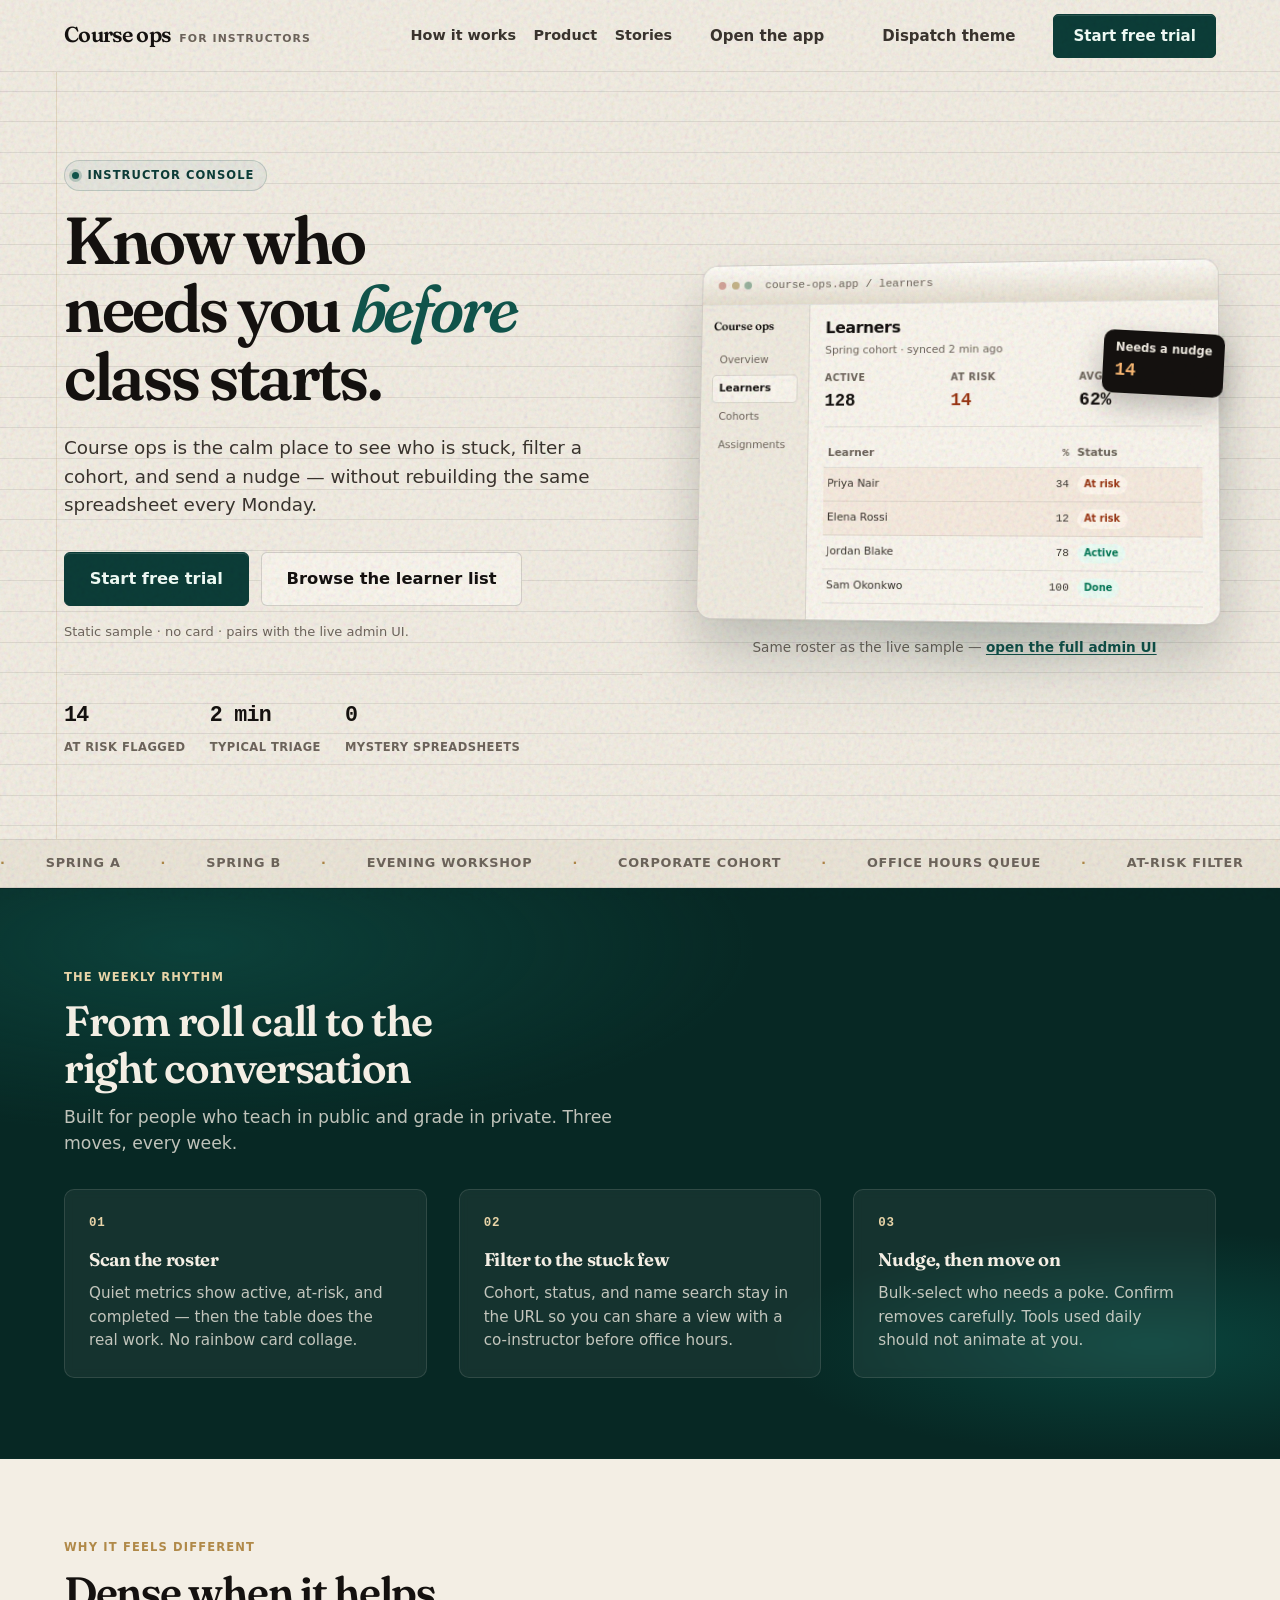
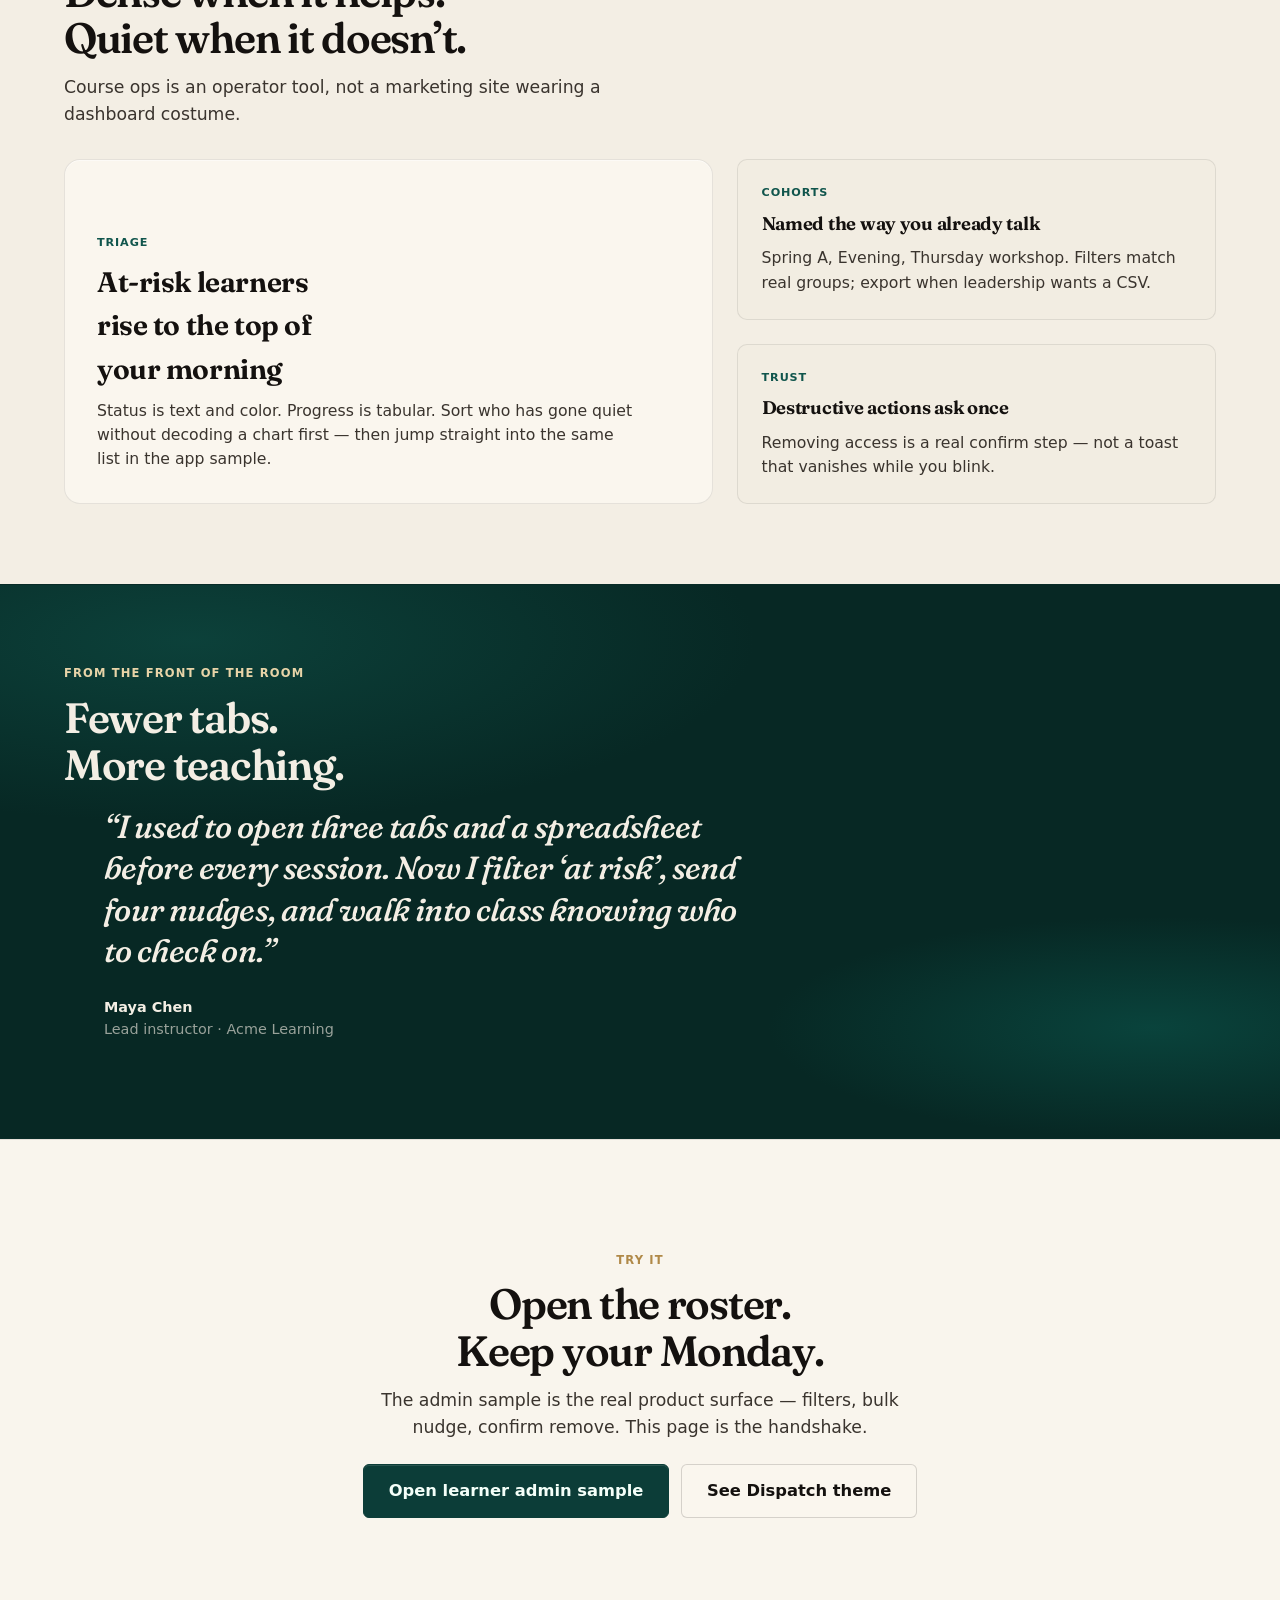
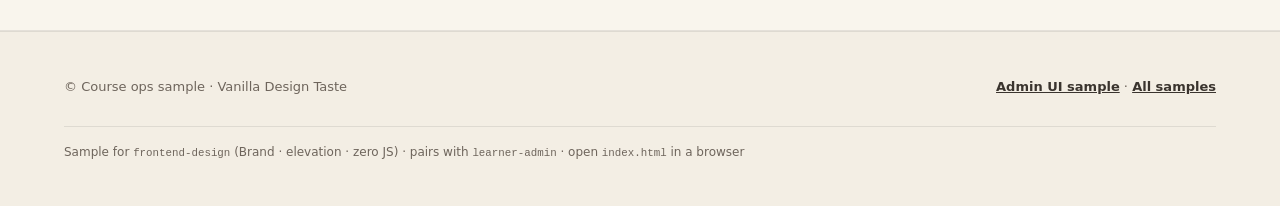
==== samples/course-ops-landing/index.html @ 8def7aa1 "Add frontend-design and admin-ui skills with zero-JS samples Broaden the pack beyond motion: distinc" ====
<!DOCTYPE html>
<html lang="en">
  <head>
    <meta charset="utf-8" />
    <meta name="viewport" content="width=device-width, initial-scale=1" />
    <title>Course ops — Know who needs you before class starts</title>
    <meta
      name="description"
      content="Course ops is the instructor console for finding stuck learners, nudging the right people, and running cohorts without spreadsheet chaos."
    />
    <link rel="preconnect" href="https://fonts.bunny.net" />
    <link
      href="https://fonts.bunny.net/css?family=fraunces:500,600,700,italic|ibm-plex-mono:500,600|source-sans-3:400,600,700"
      rel="stylesheet"
    />
    <link rel="stylesheet" href="styles.css" />
  </head>
  <body>
    <!--
      frontend-design · Brand mode · elevation bar
      Signature: chalk grain + brass margin rule + Fraunces thesis + 3D gradebook frame
      Material: chalkboard green, warm paper, brass
      Levers: material, type drama, depth (perspective frame), light (board band)
      Motion: scroll reveal once, hover lift CTAs, frame tilt
    -->
    <a class="skip-link" href="#main">Skip to content</a>

    <header class="site-header">
      <div class="wrap site-header__inner">
        <a class="logo" href="#">
          <span class="logo__mark">Course ops</span>
          <span class="logo__sub">For instructors</span>
        </a>
        <nav class="site-nav" aria-label="Primary">
          <a href="#how">How it works</a>
          <a href="#product">Product</a>
          <a href="#stories">Stories</a>
          <a class="button button--ghost" href="../learner-admin/index.html">Open the app</a>
          <a class="button button--ghost" href="../dispatch-landing/index.html">Dispatch theme</a>
          <a class="button button--primary" href="#try">Start free trial</a>
        </nav>
      </div>
    </header>

    <main id="main">
      <section class="hero">
        <div class="wrap hero__grid">
          <div class="reveal reveal--hero">
            <p class="eyebrow">
              <span class="eyebrow__dot" aria-hidden="true"></span>
              Instructor console
            </p>
            <h1 class="hero__title">
              Know who needs you <em>before</em> class starts.
            </h1>
            <p class="hero__lede">
              Course ops is the calm place to see who is stuck, filter a cohort, and send a
              nudge — without rebuilding the same spreadsheet every Monday.
            </p>
            <div class="hero__actions">
              <a class="button button--primary button--lg" href="#try">Start free trial</a>
              <a class="button button--secondary button--lg" href="../learner-admin/index.html">
                Browse the learner list
              </a>
            </div>
            <p class="hero__note">Static sample · no card · pairs with the live admin UI.</p>
            <div class="hero__stats" aria-label="Sample outcomes">
              <div>
                <span class="val">14</span>
                <span class="lbl">At risk flagged</span>
              </div>
              <div>
                <span class="val">2 min</span>
                <span class="lbl">Typical triage</span>
              </div>
              <div>
                <span class="val">0</span>
                <span class="lbl">Mystery spreadsheets</span>
              </div>
            </div>
          </div>

          <div class="frame-stage reveal reveal--hero reveal-delay-2">
            <div class="frame-stage__glow" aria-hidden="true"></div>
            <div class="float-badge" aria-hidden="true">
              Needs a nudge
              <strong>14</strong>
            </div>
            <div class="product-frame" aria-hidden="true">
              <div class="product-frame__chrome">
                <div class="product-frame__dots">
                  <span class="product-frame__dot"></span>
                  <span class="product-frame__dot"></span>
                  <span class="product-frame__dot"></span>
                </div>
                <span>course-ops.app / learners</span>
              </div>
              <div class="product-frame__body">
                <div class="product-frame__nav">
                  <strong>Course ops</strong>
                  <span>Overview</span>
                  <span data-active>Learners</span>
                  <span>Cohorts</span>
                  <span>Assignments</span>
                </div>
                <div class="product-frame__main">
                  <h3>Learners</h3>
                  <p class="meta">Spring cohort · synced 2 min ago</p>
                  <div class="mini-metrics">
                    <div>
                      <p class="lbl">Active</p>
                      <p class="val">128</p>
                    </div>
                    <div>
                      <p class="lbl">At risk</p>
                      <p class="val val--warn">14</p>
                    </div>
                    <div>
                      <p class="lbl">Avg</p>
                      <p class="val">62%</p>
                    </div>
                  </div>
                  <table class="mini-table">
                    <thead>
                      <tr>
                        <th>Learner</th>
                        <th class="num">%</th>
                        <th>Status</th>
                      </tr>
                    </thead>
                    <tbody>
                      <tr class="is-risk">
                        <td>Priya Nair</td>
                        <td class="num">34</td>
                        <td><span class="pill">At risk</span></td>
                      </tr>
                      <tr class="is-risk">
                        <td>Elena Rossi</td>
                        <td class="num">12</td>
                        <td><span class="pill">At risk</span></td>
                      </tr>
                      <tr>
                        <td>Jordan Blake</td>
                        <td class="num">78</td>
                        <td><span class="pill pill--ok">Active</span></td>
                      </tr>
                      <tr>
                        <td>Sam Okonkwo</td>
                        <td class="num">100</td>
                        <td><span class="pill pill--ok">Done</span></td>
                      </tr>
                    </tbody>
                  </table>
                </div>
              </div>
            </div>
            <p class="product-frame__caption">
              Same roster as the live sample —
              <a href="../learner-admin/index.html">open the full admin UI</a>
            </p>
          </div>
        </div>
      </section>

      <div class="marquee" aria-hidden="true">
        <div class="marquee__track">
          <span>Spring A</span><span>Spring B</span><span>Evening workshop</span>
          <span>Corporate cohort</span><span>Office hours queue</span><span>At-risk filter</span>
          <span>Bulk nudge</span><span>Export CSV</span>
          <span>Spring A</span><span>Spring B</span><span>Evening workshop</span>
          <span>Corporate cohort</span><span>Office hours queue</span><span>At-risk filter</span>
          <span>Bulk nudge</span><span>Export CSV</span>
        </div>
      </div>

      <section class="band band--board" id="how" aria-labelledby="how-title">
        <div class="wrap">
          <p class="section-kicker reveal">The weekly rhythm</p>
          <h2 class="section-title reveal" id="how-title">From roll call to the right conversation</h2>
          <p class="section-lede reveal">
            Built for people who teach in public and grade in private. Three moves, every week.
          </p>
          <ol class="process">
            <li class="process__item reveal">
              <h3>Scan the roster</h3>
              <p>
                Quiet metrics show active, at-risk, and completed — then the table does the real
                work. No rainbow card collage.
              </p>
            </li>
            <li class="process__item reveal reveal-delay-1">
              <h3>Filter to the stuck few</h3>
              <p>
                Cohort, status, and name search stay in the URL so you can share a view with a
                co-instructor before office hours.
              </p>
            </li>
            <li class="process__item reveal reveal-delay-2">
              <h3>Nudge, then move on</h3>
              <p>
                Bulk-select who needs a poke. Confirm removes carefully. Tools used daily should
                not animate at you.
              </p>
            </li>
          </ol>
        </div>
      </section>

      <section class="band" id="product" aria-labelledby="product-title">
        <div class="wrap">
          <p class="section-kicker reveal">Why it feels different</p>
          <h2 class="section-title reveal" id="product-title">Dense when it helps. Quiet when it doesn’t.</h2>
          <p class="section-lede reveal">
            Course ops is an operator tool, not a marketing site wearing a dashboard costume.
          </p>
          <div class="features">
            <article class="feature feature--wide reveal">
              <span class="feature__label">Triage</span>
              <h3>At-risk learners rise to the top of your morning</h3>
              <p>
                Status is text and color. Progress is tabular. Sort who has gone quiet without
                decoding a chart first — then jump straight into the same list in the app sample.
              </p>
            </article>
            <article class="feature reveal reveal-delay-1">
              <span class="feature__label">Cohorts</span>
              <h3>Named the way you already talk</h3>
              <p>
                Spring A, Evening, Thursday workshop. Filters match real groups; export when
                leadership wants a CSV.
              </p>
            </article>
            <article class="feature reveal reveal-delay-2">
              <span class="feature__label">Trust</span>
              <h3>Destructive actions ask once</h3>
              <p>
                Removing access is a real confirm step — not a toast that vanishes while you blink.
              </p>
            </article>
          </div>
        </div>
      </section>

      <section class="band band--board" id="stories" aria-labelledby="stories-title">
        <div class="wrap">
          <p class="section-kicker reveal">From the front of the room</p>
          <h2 class="section-title reveal" id="stories-title">Fewer tabs. More teaching.</h2>
          <figure class="quote-block reveal">
            <blockquote>
              “I used to open three tabs and a spreadsheet before every session. Now I filter
              ‘at risk’, send four nudges, and walk into class knowing who to check on.”
            </blockquote>
            <figcaption>
              <strong>Maya Chen</strong>
              Lead instructor · Acme Learning
            </figcaption>
          </figure>
        </div>
      </section>

      <section class="cta band--raised" id="try" aria-labelledby="try-title">
        <div class="wrap">
          <p class="section-kicker reveal">Try it</p>
          <h2 class="section-title reveal" id="try-title">Open the roster. Keep your Monday.</h2>
          <p class="section-lede reveal">
            The admin sample is the real product surface — filters, bulk nudge, confirm remove.
            This page is the handshake.
          </p>
          <div class="cta__actions reveal">
            <a class="button button--primary button--lg" href="../learner-admin/index.html">
              Open learner admin sample
            </a>
            <a class="button button--secondary button--lg" href="../dispatch-landing/index.html">
              See Dispatch theme
            </a>
          </div>
        </div>
      </section>
    </main>

    <footer class="site-footer">
      <div class="wrap site-footer__inner">
        <p>© Course ops sample · Vanilla Design Taste</p>
        <p>
          <a href="../learner-admin/index.html">Admin UI sample</a>
          ·
          <a href="../README.md">All samples</a>
        </p>
      </div>
      <div class="wrap">
        <p class="sample-note">
          Sample for <code>frontend-design</code> (Brand · elevation · zero JS) · pairs with
          <code>learner-admin</code> · open <code>index.html</code> in a browser
        </p>
      </div>
    </footer>
  </body>
</html>
---- samples/course-ops-landing/styles.css ----
/* Course ops landing — Brand elevation
   Signature: chalk-dust grain + oversized Fraunces thesis + floating gradebook frame
   Material: chalkboard green, warm paper, brass rule — classroom world */

:root {
  --paper: #f3eee4;
  --paper-raised: #faf6ee;
  --chalk: #e6dfd0;
  --ink: #14110f;
  --ink-soft: #3a342e;
  --ink-muted: #6e655c;
  --rule: rgba(20, 17, 15, 0.09);
  --rule-strong: rgba(20, 17, 15, 0.16);
  --board: #0c3d38;
  --board-deep: #072824;
  --board-mid: #10554c;
  --brass: #b08948;
  --brass-soft: #e8d4a8;
  --dust: rgba(243, 238, 228, 0.08);
  --focus: #10554c;

  --font-display: "Fraunces", "Iowan Old Style", Palatino, Georgia, serif;
  --font-body: "Source Sans 3", ui-sans-serif, system-ui, sans-serif;
  --font-data: "IBM Plex Mono", ui-monospace, Menlo, Consolas, monospace;

  --space-1: 0.25rem;
  --space-2: 0.5rem;
  --space-3: 0.75rem;
  --space-4: 1rem;
  --space-5: 1.5rem;
  --space-6: 2rem;
  --space-7: 3rem;
  --space-8: 5rem;
  --space-9: 7rem;
  --page: 72rem;
  --radius-sm: 5px;
  --radius-md: 10px;
  --radius-lg: 16px;

  --ease-out: cubic-bezier(0.23, 1, 0.32, 1);
  --ease-in-out: cubic-bezier(0.77, 0, 0.175, 1);
  --duration-press: 160ms;
  --duration-hover: 200ms;
  --duration-enter: 700ms;
  --scale-press: 0.98;
}

*,
*::before,
*::after {
  box-sizing: border-box;
}

html {
  scroll-behavior: smooth;
  -webkit-font-smoothing: antialiased;
}

@media (prefers-reduced-motion: reduce) {
  html {
    scroll-behavior: auto;
  }
}

body {
  margin: 0;
  font-family: var(--font-body);
  font-size: 1.0625rem;
  line-height: 1.55;
  color: var(--ink);
  background: var(--paper);
}

/* Chalk dust grain + soft vertical wash */
body::before {
  content: "";
  position: fixed;
  inset: 0;
  pointer-events: none;
  z-index: 50;
  opacity: 0.35;
  background-image: url("data:image/svg+xml,%3Csvg viewBox='0 0 256 256' xmlns='http://www.w3.org/2000/svg'%3E%3Cfilter id='n'%3E%3CfeTurbulence type='fractalNoise' baseFrequency='0.85' numOctaves='4' stitchTiles='stitch'/%3E%3C/filter%3E%3Crect width='100%25' height='100%25' filter='url(%23n)' opacity='0.55'/%3E%3C/svg%3E");
  mix-blend-mode: multiply;
}

/* Gradebook rules — signature material */
body {
  background-color: var(--paper);
  background-image:
    linear-gradient(90deg, transparent 0, transparent 3.5rem, rgba(176, 137, 72, 0.22) 3.5rem, rgba(176, 137, 72, 0.22) calc(3.5rem + 1px), transparent calc(3.5rem + 1px)),
    repeating-linear-gradient(
      to bottom,
      transparent,
      transparent 1.85rem,
      var(--rule) 1.85rem,
      var(--rule) calc(1.85rem + 1px)
    );
  background-attachment: fixed;
}

a {
  color: var(--board-mid);
}

a:hover {
  color: var(--board);
}

:focus-visible {
  outline: 2px solid var(--focus);
  outline-offset: 3px;
}

.visually-hidden {
  position: absolute;
  width: 1px;
  height: 1px;
  padding: 0;
  margin: -1px;
  overflow: hidden;
  clip: rect(0, 0, 0, 0);
  white-space: nowrap;
  border: 0;
}

.skip-link {
  position: absolute;
  left: var(--space-4);
  top: -4rem;
  z-index: 100;
  padding: var(--space-2) var(--space-3);
  background: var(--paper-raised);
  border: 1px solid var(--rule-strong);
  border-radius: var(--radius-sm);
  font-weight: 600;
  font-size: 0.875rem;
  text-decoration: none;
  color: var(--ink);
}

.skip-link:focus {
  top: var(--space-4);
}

.wrap {
  width: min(100% - 2rem, var(--page));
  margin-inline: auto;
  position: relative;
  z-index: 1;
}

/* —— Header —— */
.site-header {
  position: sticky;
  top: 0;
  z-index: 40;
  background: color-mix(in srgb, var(--paper) 88%, transparent);
  backdrop-filter: blur(12px) saturate(1.1);
  border-bottom: 1px solid var(--rule);
}

.site-header__inner {
  display: flex;
  align-items: center;
  justify-content: space-between;
  gap: var(--space-4);
  padding-block: 0.85rem;
}

.logo {
  display: flex;
  align-items: baseline;
  gap: 0.55rem;
  text-decoration: none;
  color: var(--ink);
}

.logo:hover {
  color: var(--ink);
}

.logo__mark {
  font-family: var(--font-display);
  font-size: 1.35rem;
  font-weight: 600;
  font-variation-settings: "SOFT" 50, "WONK" 0.4;
  letter-spacing: -0.03em;
  line-height: 1;
}

.logo__sub {
  font-size: 0.68rem;
  font-weight: 600;
  letter-spacing: 0.1em;
  text-transform: uppercase;
  color: var(--ink-muted);
}

.site-nav {
  display: flex;
  flex-wrap: wrap;
  align-items: center;
  gap: 0.35rem 1.1rem;
}

.site-nav a:not(.button) {
  font-size: 0.9rem;
  font-weight: 600;
  color: var(--ink-soft);
  text-decoration: none;
}

.site-nav a:not(.button):hover {
  color: var(--ink);
}

/* —— Buttons —— */
.button {
  display: inline-flex;
  align-items: center;
  justify-content: center;
  gap: var(--space-2);
  min-height: 2.75rem;
  padding: 0.65rem 1.2rem;
  border: 1px solid transparent;
  border-radius: var(--radius-sm);
  font: inherit;
  font-size: 0.9375rem;
  font-weight: 650;
  line-height: 1.2;
  text-decoration: none;
  cursor: pointer;
  transition:
    transform var(--duration-press) var(--ease-out),
    background-color var(--duration-hover) ease,
    border-color var(--duration-hover) ease,
    box-shadow var(--duration-hover) var(--ease-out),
    color var(--duration-hover) ease;
}

.button:active {
  transform: scale(var(--scale-press));
}

.button--primary {
  background: var(--board);
  border-color: var(--board);
  color: #f4fff9;
  box-shadow: 0 1px 0 rgba(255, 255, 255, 0.12) inset;
}

@media (hover: hover) and (pointer: fine) {
  .button--primary:hover {
    background: var(--board-mid);
    border-color: var(--board-mid);
    color: #f4fff9;
    box-shadow:
      0 1px 0 rgba(255, 255, 255, 0.14) inset,
      0 10px 24px rgba(12, 61, 56, 0.28);
    transform: translateY(-1px);
  }
}

.button--secondary {
  background: var(--paper-raised);
  border-color: var(--rule-strong);
  color: var(--ink);
}

@media (hover: hover) and (pointer: fine) {
  .button--secondary:hover {
    background: var(--chalk);
    color: var(--ink);
    transform: translateY(-1px);
  }
}

.button--ghost {
  background: transparent;
  border-color: transparent;
  color: var(--ink-soft);
  min-height: 2.35rem;
}

.button--ghost:hover {
  color: var(--ink);
  background: color-mix(in srgb, var(--chalk) 70%, transparent);
}

.button--lg {
  min-height: 3.35rem;
  padding-inline: 1.55rem;
  font-size: 1.02rem;
  border-radius: 6px;
}

.button--on-board {
  background: var(--paper-raised);
  border-color: transparent;
  color: var(--board-deep);
}

.button--on-board:hover {
  background: #fff;
  color: var(--board-deep);
}

.button--on-board-ghost {
  background: transparent;
  border-color: rgba(243, 238, 228, 0.35);
  color: var(--paper);
}

.button--on-board-ghost:hover {
  background: rgba(243, 238, 228, 0.08);
  color: #fff;
}

@media (prefers-reduced-motion: reduce) {
  .button:active,
  .button--primary:hover,
  .button--secondary:hover {
    transform: none;
  }
}

/* —— Reveal: CSS only (no IntersectionObserver) —— */
/* Hero: one-shot keyframes on load */
.reveal--hero {
  animation: rise-in var(--duration-enter) var(--ease-out) both;
}

.reveal-delay-2 {
  animation-delay: 120ms;
}

@keyframes rise-in {
  from {
    opacity: 0;
    transform: translateY(16px);
  }
  to {
    opacity: 1;
    transform: none;
  }
}

/* Below-fold: CSS scroll-driven when supported; otherwise static (visible) */
.reveal:not(.reveal--hero) {
  opacity: 1;
  transform: none;
}

@supports (animation-timeline: view()) {
  .reveal:not(.reveal--hero) {
    opacity: 0;
    transform: translateY(16px);
    animation: rise-in var(--duration-enter) var(--ease-out) both;
    animation-timeline: view();
    animation-range: entry 0% entry 35%;
  }

  .reveal-delay-1 {
    animation-delay: 0ms;
  }
  .reveal-delay-2 {
    animation-delay: 0ms;
  }
}

@media (prefers-reduced-motion: reduce) {
  .reveal--hero,
  .reveal:not(.reveal--hero) {
    animation: none !important;
    opacity: 1 !important;
    transform: none !important;
  }
}

/* —— Hero —— */
.hero {
  padding-block: clamp(3rem, 8vw, 5.5rem) var(--space-8);
  overflow: clip;
}

.hero__grid {
  display: grid;
  gap: var(--space-7);
  align-items: center;
}

@media (min-width: 58rem) {
  .hero__grid {
    grid-template-columns: minmax(0, 1.05fr) minmax(0, 0.95fr);
    gap: clamp(2rem, 4vw, 3.5rem);
  }
}

.eyebrow {
  display: inline-flex;
  align-items: center;
  gap: 0.5rem;
  margin: 0 0 var(--space-4);
  padding: 0.35rem 0.7rem 0.35rem 0.45rem;
  border-radius: 999px;
  background: color-mix(in srgb, var(--board) 8%, var(--paper-raised));
  border: 1px solid color-mix(in srgb, var(--board) 18%, transparent);
  font-size: 0.72rem;
  font-weight: 700;
  letter-spacing: 0.09em;
  text-transform: uppercase;
  color: var(--board);
}

.eyebrow__dot {
  width: 0.45rem;
  height: 0.45rem;
  border-radius: 50%;
  background: var(--board-mid);
  box-shadow: 0 0 0 3px color-mix(in srgb, var(--board-mid) 22%, transparent);
}

.hero__title {
  margin: 0;
  max-width: 11.5ch;
  font-family: var(--font-display);
  font-size: clamp(2.6rem, 6.2vw, 4.15rem);
  font-weight: 600;
  font-variation-settings: "SOFT" 40, "WONK" 0.7;
  line-height: 1.02;
  letter-spacing: -0.035em;
  text-wrap: balance;
  color: var(--ink);
}

.hero__title em {
  font-style: italic;
  font-weight: 550;
  color: var(--board-mid);
}

.hero__lede {
  margin: var(--space-5) 0 0;
  max-width: 34rem;
  font-size: 1.15rem;
  color: var(--ink-soft);
  text-wrap: pretty;
}

.hero__actions {
  display: flex;
  flex-wrap: wrap;
  gap: var(--space-3);
  margin-top: var(--space-6);
  align-items: center;
}

.hero__note {
  margin: var(--space-4) 0 0;
  font-size: 0.8125rem;
  color: var(--ink-muted);
}

.hero__stats {
  display: flex;
  flex-wrap: wrap;
  gap: var(--space-5);
  margin-top: var(--space-6);
  padding-top: var(--space-5);
  border-top: 1px solid var(--rule);
}

.hero__stats div {
  min-width: 5.5rem;
}

.hero__stats .val {
  display: block;
  font-family: var(--font-data);
  font-size: 1.35rem;
  font-weight: 600;
  font-variant-numeric: tabular-nums;
  letter-spacing: -0.03em;
}

.hero__stats .lbl {
  font-size: 0.72rem;
  font-weight: 600;
  letter-spacing: 0.04em;
  text-transform: uppercase;
  color: var(--ink-muted);
}

/* Floating product frame */
.frame-stage {
  position: relative;
  perspective: 1400px;
}

.frame-stage__glow {
  position: absolute;
  inset: 10% -5% -8% 15%;
  background: radial-gradient(ellipse at 50% 40%, color-mix(in srgb, var(--board) 28%, transparent), transparent 70%);
  filter: blur(8px);
  z-index: 0;
  pointer-events: none;
}

.product-frame {
  position: relative;
  z-index: 1;
  background: var(--paper-raised);
  border: 1px solid var(--rule-strong);
  border-radius: var(--radius-lg);
  box-shadow:
    0 0 0 1px rgba(255, 255, 255, 0.4) inset,
    0 1px 2px rgba(20, 17, 15, 0.04),
    0 24px 48px rgba(20, 17, 15, 0.12),
    0 48px 80px rgba(12, 61, 56, 0.1);
  overflow: hidden;
  transform: rotateY(-6deg) rotateX(4deg) translateZ(0);
  transform-style: preserve-3d;
  transition: transform 400ms var(--ease-out), box-shadow 400ms var(--ease-out);
}

@media (hover: hover) and (pointer: fine) {
  .frame-stage:hover .product-frame {
    transform: rotateY(-2deg) rotateX(1deg) translateY(-4px);
    box-shadow:
      0 0 0 1px rgba(255, 255, 255, 0.5) inset,
      0 1px 2px rgba(20, 17, 15, 0.04),
      0 28px 56px rgba(20, 17, 15, 0.14),
      0 56px 90px rgba(12, 61, 56, 0.14);
  }
}

@media (prefers-reduced-motion: reduce) {
  .product-frame {
    transform: none;
  }
  .frame-stage:hover .product-frame {
    transform: none;
  }
}

.product-frame__chrome {
  display: flex;
  align-items: center;
  gap: var(--space-2);
  padding: 0.7rem 1rem;
  border-bottom: 1px solid var(--rule);
  background: linear-gradient(180deg, #fffdf8, var(--chalk));
  font-size: 0.72rem;
  color: var(--ink-muted);
  font-family: var(--font-data);
}

.product-frame__dots {
  display: flex;
  gap: 0.35rem;
  margin-right: 0.35rem;
}

.product-frame__dot {
  width: 0.5rem;
  height: 0.5rem;
  border-radius: 50%;
  background: var(--rule-strong);
}

.product-frame__dot:nth-child(1) {
  background: #d4a59a;
}
.product-frame__dot:nth-child(2) {
  background: #c4b48a;
}
.product-frame__dot:nth-child(3) {
  background: #9bb5a0;
}

.product-frame__body {
  display: grid;
  grid-template-columns: 7rem 1fr;
  min-height: 17.5rem;
}

.product-frame__nav {
  padding: var(--space-3);
  border-inline-end: 1px solid var(--rule);
  font-size: 0.68rem;
  color: var(--ink-muted);
  background: color-mix(in srgb, var(--chalk) 45%, var(--paper-raised));
}

.product-frame__nav strong {
  display: block;
  margin-bottom: var(--space-3);
  color: var(--ink);
  font-size: 0.74rem;
  font-family: var(--font-display);
  font-weight: 600;
}

.product-frame__nav span {
  display: block;
  padding: 0.32rem 0.4rem;
  border-radius: 4px;
  margin-bottom: 2px;
}

.product-frame__nav span[data-active] {
  background: var(--paper-raised);
  color: var(--ink);
  font-weight: 700;
  box-shadow: 0 0 0 1px var(--rule);
}

.product-frame__main {
  padding: var(--space-3) var(--space-4) var(--space-4);
  font-size: 0.75rem;
}

.product-frame__main h3 {
  margin: 0 0 0.15rem;
  font-size: 1rem;
  font-weight: 700;
  letter-spacing: -0.02em;
}

.product-frame__main .meta {
  margin: 0 0 var(--space-3);
  color: var(--ink-muted);
  font-size: 0.68rem;
}

.mini-metrics {
  display: grid;
  grid-template-columns: repeat(3, 1fr);
  gap: var(--space-2);
  margin-bottom: var(--space-3);
  padding-bottom: var(--space-3);
  border-bottom: 1px solid var(--rule);
}

.mini-metrics .lbl {
  margin: 0;
  font-size: 0.6rem;
  letter-spacing: 0.05em;
  text-transform: uppercase;
  color: var(--ink-muted);
  font-weight: 700;
}

.mini-metrics .val {
  margin: 0.1rem 0 0;
  font-family: var(--font-data);
  font-size: 1.1rem;
  font-weight: 600;
  font-variant-numeric: tabular-nums;
}

.mini-metrics .val--warn {
  color: #9a3412;
}

.mini-table {
  width: 100%;
  border-collapse: collapse;
  font-size: 0.68rem;
}

.mini-table th {
  text-align: start;
  font-weight: 600;
  color: var(--ink-muted);
  padding: 0.35rem 0.25rem;
  border-bottom: 1px solid var(--rule);
}

.mini-table td {
  padding: 0.45rem 0.25rem;
  border-bottom: 1px solid var(--rule);
  color: var(--ink-soft);
}

.mini-table tr.is-risk td {
  background: color-mix(in srgb, #c2410c 6%, transparent);
}

.mini-table .num {
  text-align: end;
  font-variant-numeric: tabular-nums;
  font-family: var(--font-data);
}

.pill {
  display: inline-block;
  padding: 0.12rem 0.42rem;
  border-radius: 999px;
  font-size: 0.6rem;
  font-weight: 700;
  background: #fff7ed;
  color: #9a3412;
}

.pill--ok {
  background: #ecfdf5;
  color: #047857;
}

.float-badge {
  position: absolute;
  z-index: 2;
  right: -0.5rem;
  top: 18%;
  padding: 0.55rem 0.75rem;
  background: var(--ink);
  color: var(--paper);
  border-radius: var(--radius-md);
  font-size: 0.72rem;
  font-weight: 650;
  box-shadow: 0 12px 28px rgba(20, 17, 15, 0.25);
  transform: rotate(3deg);
}

.float-badge strong {
  display: block;
  font-family: var(--font-data);
  font-size: 1.1rem;
  font-variant-numeric: tabular-nums;
  color: #fdba74;
}

.product-frame__caption {
  margin: var(--space-4) 0 0;
  font-size: 0.85rem;
  color: var(--ink-muted);
  text-align: center;
}

.product-frame__caption a {
  font-weight: 700;
  text-decoration: underline;
  text-underline-offset: 0.15em;
}

/* —— Marquee strip —— */
.marquee {
  border-block: 1px solid var(--rule);
  background: color-mix(in srgb, var(--chalk) 55%, var(--paper));
  overflow: hidden;
  padding-block: 0.85rem;
}

.marquee__track {
  display: flex;
  gap: 2.5rem;
  width: max-content;
  animation: marquee 32s linear infinite;
  font-size: 0.8rem;
  font-weight: 650;
  letter-spacing: 0.06em;
  text-transform: uppercase;
  color: var(--ink-muted);
}

.marquee__track span {
  white-space: nowrap;
}

.marquee__track span::before {
  content: "·";
  margin-right: 2.5rem;
  color: var(--brass);
}

@keyframes marquee {
  to {
    transform: translateX(-50%);
  }
}

@media (prefers-reduced-motion: reduce) {
  .marquee__track {
    animation: none;
    flex-wrap: wrap;
    width: auto;
    justify-content: center;
    row-gap: 0.5rem;
  }
}

/* —— Bands —— */
.band {
  padding-block: var(--space-8);
  position: relative;
  z-index: 1;
}

.band--board {
  background:
    radial-gradient(ellipse 80% 60% at 20% 0%, var(--board-mid), transparent 55%),
    radial-gradient(ellipse 70% 50% at 90% 100%, #0a4a42, transparent 50%),
    var(--board-deep);
  color: var(--paper);
  background-image: none;
  background-color: var(--board-deep);
  background-image:
    radial-gradient(ellipse 80% 60% at 15% 10%, color-mix(in srgb, var(--board-mid) 55%, transparent), transparent 55%),
    radial-gradient(ellipse 60% 40% at 90% 80%, color-mix(in srgb, #0a4a42 80%, transparent), transparent 50%);
  border-block: 1px solid color-mix(in srgb, #000 30%, var(--board));
}

.band--board a {
  color: var(--brass-soft);
}

.band--raised {
  background: color-mix(in srgb, var(--paper-raised) 92%, transparent);
  border-block: 1px solid var(--rule);
}

.section-kicker {
  margin: 0 0 var(--space-3);
  font-size: 0.72rem;
  font-weight: 700;
  letter-spacing: 0.1em;
  text-transform: uppercase;
  color: var(--brass);
}

.band--board .section-kicker {
  color: var(--brass-soft);
}

.section-title {
  margin: 0 0 var(--space-3);
  font-family: var(--font-display);
  font-size: clamp(1.9rem, 3.4vw, 2.65rem);
  font-weight: 600;
  font-variation-settings: "SOFT" 35, "WONK" 0.5;
  letter-spacing: -0.03em;
  line-height: 1.1;
  text-wrap: balance;
  max-width: 16ch;
}

.section-lede {
  margin: 0 0 var(--space-6);
  max-width: 36rem;
  color: var(--ink-soft);
  font-size: 1.08rem;
}

.band--board .section-lede {
  color: color-mix(in srgb, var(--paper) 78%, transparent);
}

/* Process */
.process {
  display: grid;
  gap: var(--space-5);
  counter-reset: step;
  list-style: none;
  margin: 0;
  padding: 0;
}

@media (min-width: 48rem) {
  .process {
    grid-template-columns: repeat(3, 1fr);
    gap: var(--space-6);
  }
}

.process__item {
  padding: var(--space-5);
  background: color-mix(in srgb, var(--paper) 6%, transparent);
  border: 1px solid color-mix(in srgb, var(--paper) 12%, transparent);
  border-radius: var(--radius-md);
  backdrop-filter: blur(4px);
}

.process__item::before {
  counter-increment: step;
  content: counter(step, decimal-leading-zero);
  display: block;
  margin-bottom: var(--space-3);
  font-family: var(--font-data);
  font-size: 0.78rem;
  font-weight: 600;
  letter-spacing: 0.06em;
  color: var(--brass-soft);
}

.process__item h3 {
  margin: 0 0 var(--space-2);
  font-size: 1.15rem;
  font-weight: 650;
  letter-spacing: -0.02em;
  font-family: var(--font-display);
}

.process__item p {
  margin: 0;
  font-size: 0.95rem;
  color: color-mix(in srgb, var(--paper) 78%, transparent);
  text-wrap: pretty;
}

/* Features — asymmetric */
.features {
  display: grid;
  gap: var(--space-5);
}

@media (min-width: 48rem) {
  .features {
    grid-template-columns: 1.15fr 0.85fr;
    grid-template-rows: auto auto;
    gap: var(--space-5);
  }

  .feature--wide {
    grid-column: 1;
    grid-row: 1 / span 2;
    display: flex;
    flex-direction: column;
    justify-content: flex-end;
    min-height: 100%;
    padding: var(--space-6);
    background: var(--paper-raised);
    border: 1px solid var(--rule);
    border-radius: var(--radius-lg);
    box-shadow: 0 1px 0 rgba(255, 255, 255, 0.5) inset;
  }

  .feature:not(.feature--wide) {
    padding: var(--space-5);
    background: color-mix(in srgb, var(--chalk) 40%, var(--paper-raised));
    border: 1px solid var(--rule);
    border-radius: var(--radius-md);
  }
}

.feature h3 {
  margin: 0 0 var(--space-2);
  font-size: 1.15rem;
  font-weight: 650;
  letter-spacing: -0.015em;
  font-family: var(--font-display);
}

.feature p {
  margin: 0;
  font-size: 0.98rem;
  color: var(--ink-soft);
  max-width: 34rem;
}

.feature__label {
  display: block;
  margin-bottom: var(--space-2);
  font-size: 0.7rem;
  font-weight: 700;
  letter-spacing: 0.08em;
  text-transform: uppercase;
  color: var(--board-mid);
}

.feature--wide h3 {
  font-size: clamp(1.4rem, 2.2vw, 1.85rem);
  max-width: 14ch;
}

/* Quote */
.quote-block {
  max-width: 40rem;
}

.quote-block blockquote {
  margin: 0;
  font-family: var(--font-display);
  font-size: clamp(1.45rem, 2.8vw, 2rem);
  font-weight: 500;
  font-variation-settings: "SOFT" 50, "WONK" 0.8;
  font-style: italic;
  line-height: 1.3;
  letter-spacing: -0.02em;
  text-wrap: pretty;
}

.quote-block figcaption {
  margin-top: var(--space-5);
  font-size: 0.9rem;
  color: color-mix(in srgb, var(--paper) 62%, transparent);
  font-style: normal;
}

.quote-block figcaption strong {
  display: block;
  color: var(--paper);
  font-weight: 700;
  font-style: normal;
  font-family: var(--font-body);
}

/* CTA */
.cta {
  text-align: center;
  padding-block: var(--space-9);
}

.cta .section-title {
  margin-inline: auto;
  max-width: 14ch;
}

.cta .section-lede {
  margin-inline: auto;
  margin-bottom: var(--space-5);
}

.cta__actions {
  display: flex;
  flex-wrap: wrap;
  gap: var(--space-3);
  justify-content: center;
}

/* Footer */
.site-footer {
  padding-block: var(--space-6);
  border-top: 1px solid var(--rule);
  font-size: 0.8125rem;
  color: var(--ink-muted);
  position: relative;
  z-index: 1;
}

.site-footer__inner {
  display: flex;
  flex-wrap: wrap;
  gap: var(--space-4);
  justify-content: space-between;
  align-items: baseline;
}

.site-footer a {
  color: var(--ink-soft);
  font-weight: 600;
}

.sample-note {
  margin-top: var(--space-4);
  padding-top: var(--space-4);
  border-top: 1px solid var(--rule);
  font-size: 0.75rem;
}

.sample-note code {
  font-family: var(--font-data);
  font-size: 0.9em;
}

@media (max-width: 40rem) {
  .product-frame__body {
    grid-template-columns: 1fr;
  }

  .product-frame__nav {
    display: none;
  }

  .site-nav a:not(.button) {
    display: none;
  }

  .float-badge {
    right: 0.5rem;
    top: auto;
    bottom: -0.75rem;
  }
}
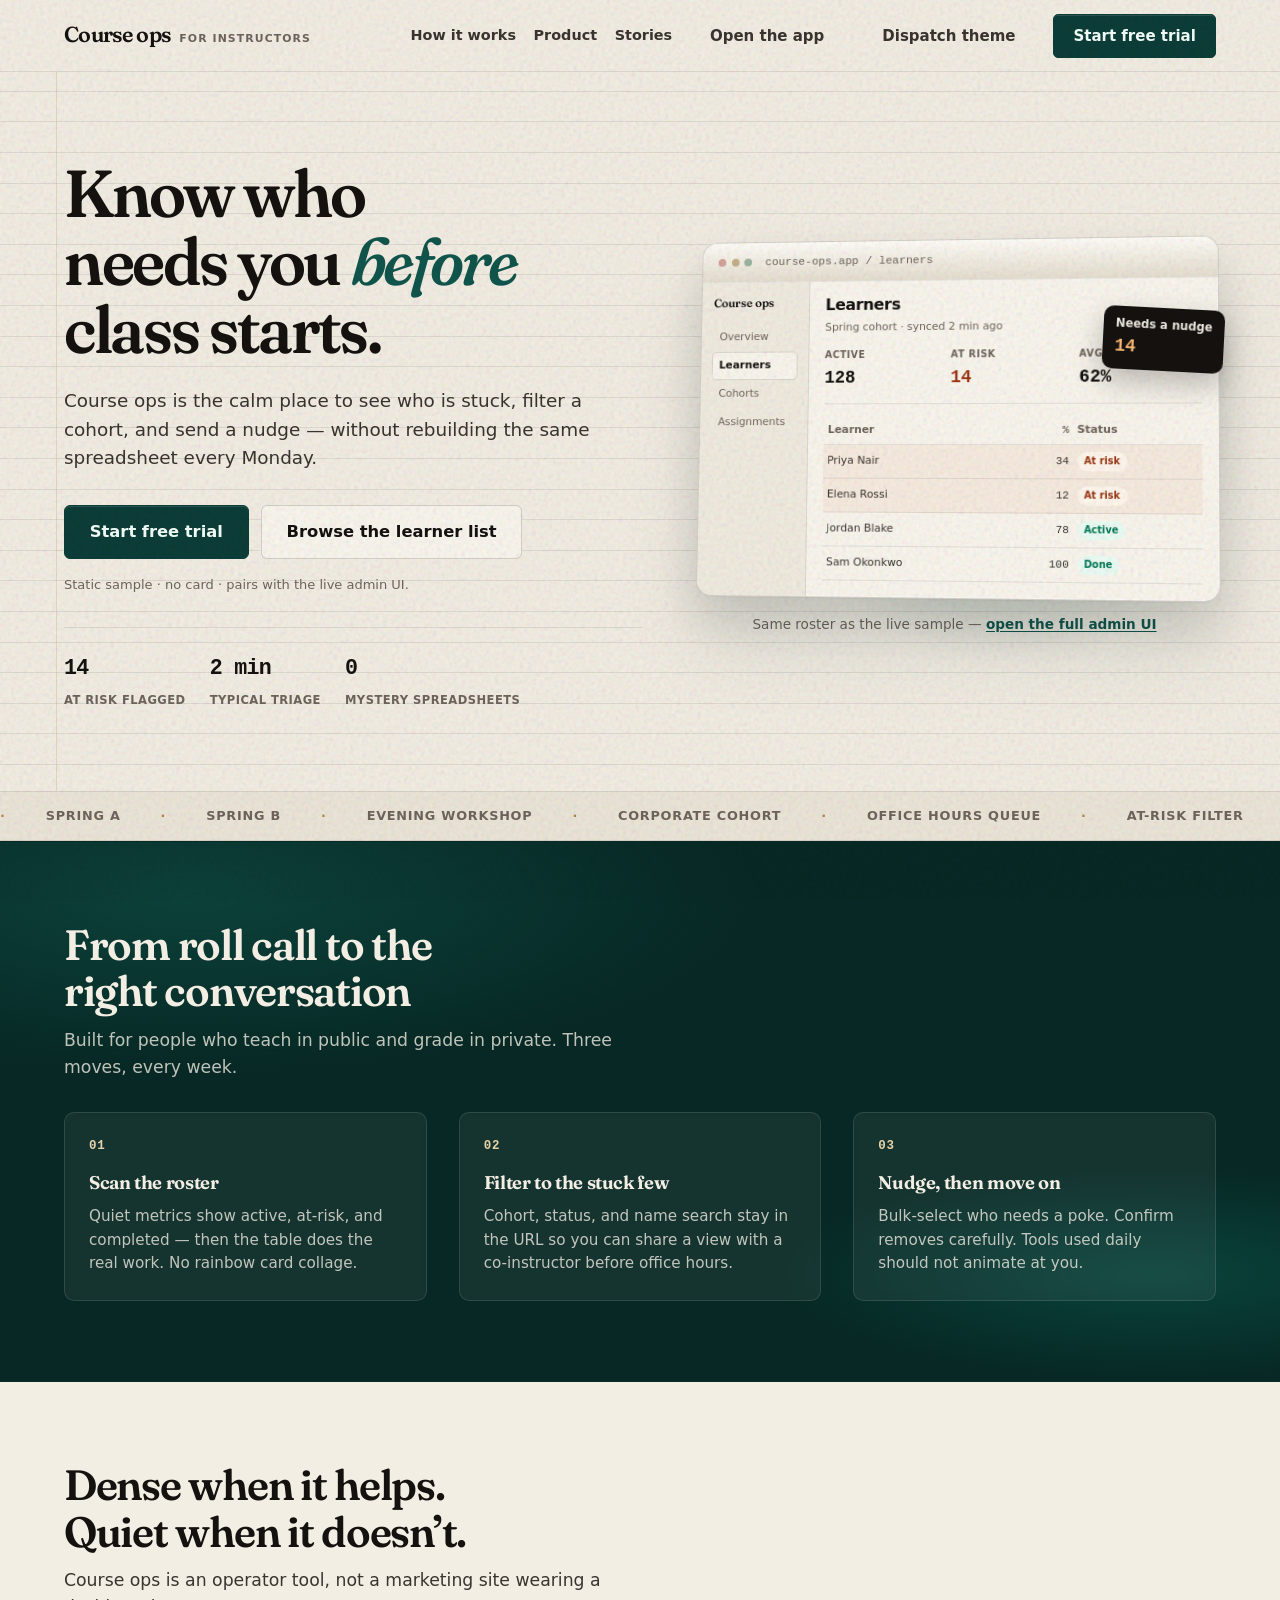
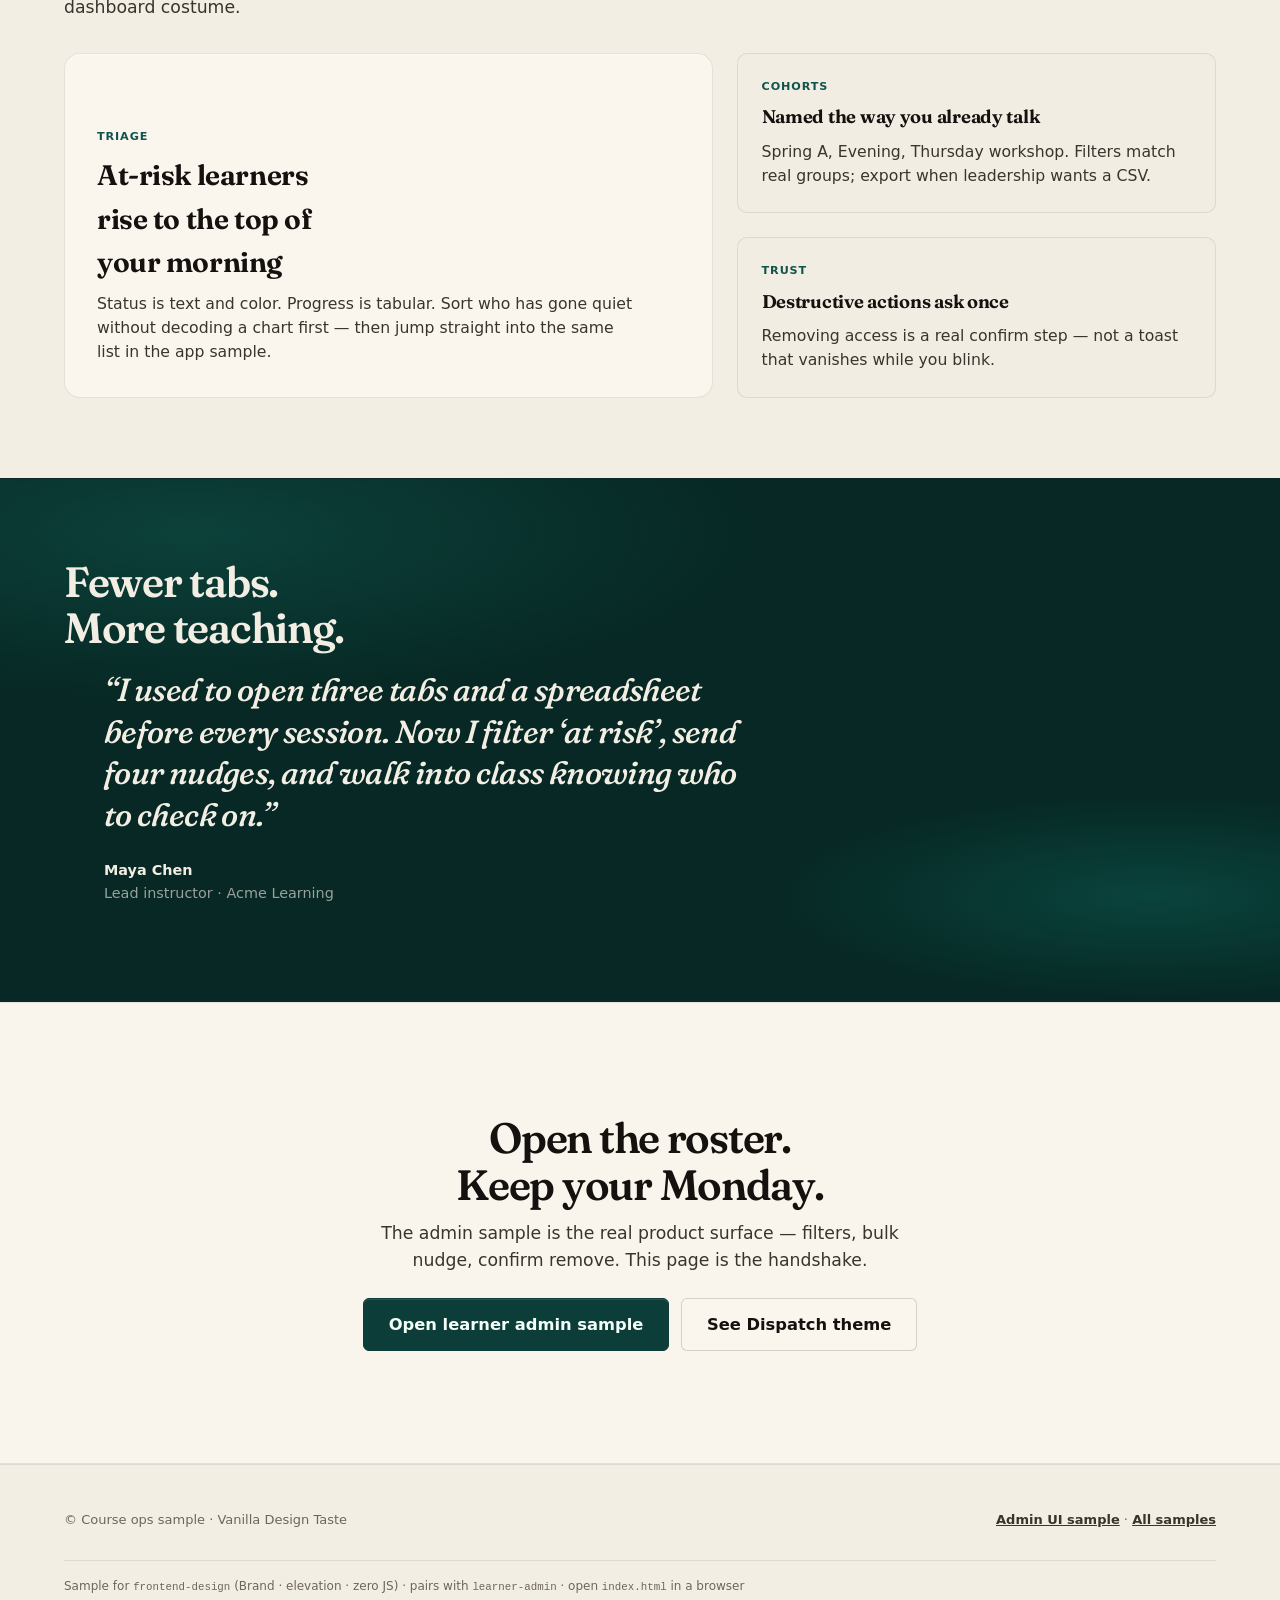
==== commit f4c9af29: "Teach progressive disclosure and drop default sample kickers Ban stacked heading dumps in the design" ====
--- a/samples/course-ops-landing/index.html
+++ b/samples/course-ops-landing/index.html
@@ -46,10 +46,6 @@
       <section class="hero">
         <div class="wrap hero__grid">
           <div class="reveal reveal--hero">
-            <p class="eyebrow">
-              <span class="eyebrow__dot" aria-hidden="true"></span>
-              Instructor console
-            </p>
             <h1 class="hero__title">
               Know who needs you <em>before</em> class starts.
             </h1>
@@ -175,7 +171,6 @@
 
       <section class="band band--board" id="how" aria-labelledby="how-title">
         <div class="wrap">
-          <p class="section-kicker reveal">The weekly rhythm</p>
           <h2 class="section-title reveal" id="how-title">From roll call to the right conversation</h2>
           <p class="section-lede reveal">
             Built for people who teach in public and grade in private. Three moves, every week.
@@ -208,7 +203,6 @@
 
       <section class="band" id="product" aria-labelledby="product-title">
         <div class="wrap">
-          <p class="section-kicker reveal">Why it feels different</p>
           <h2 class="section-title reveal" id="product-title">Dense when it helps. Quiet when it doesn’t.</h2>
           <p class="section-lede reveal">
             Course ops is an operator tool, not a marketing site wearing a dashboard costume.
@@ -243,7 +237,6 @@
 
       <section class="band band--board" id="stories" aria-labelledby="stories-title">
         <div class="wrap">
-          <p class="section-kicker reveal">From the front of the room</p>
           <h2 class="section-title reveal" id="stories-title">Fewer tabs. More teaching.</h2>
           <figure class="quote-block reveal">
             <blockquote>
@@ -260,7 +253,6 @@
 
       <section class="cta band--raised" id="try" aria-labelledby="try-title">
         <div class="wrap">
-          <p class="section-kicker reveal">Try it</p>
           <h2 class="section-title reveal" id="try-title">Open the roster. Keep your Monday.</h2>
           <p class="section-lede reveal">
             The admin sample is the real product surface — filters, bulk nudge, confirm remove.
